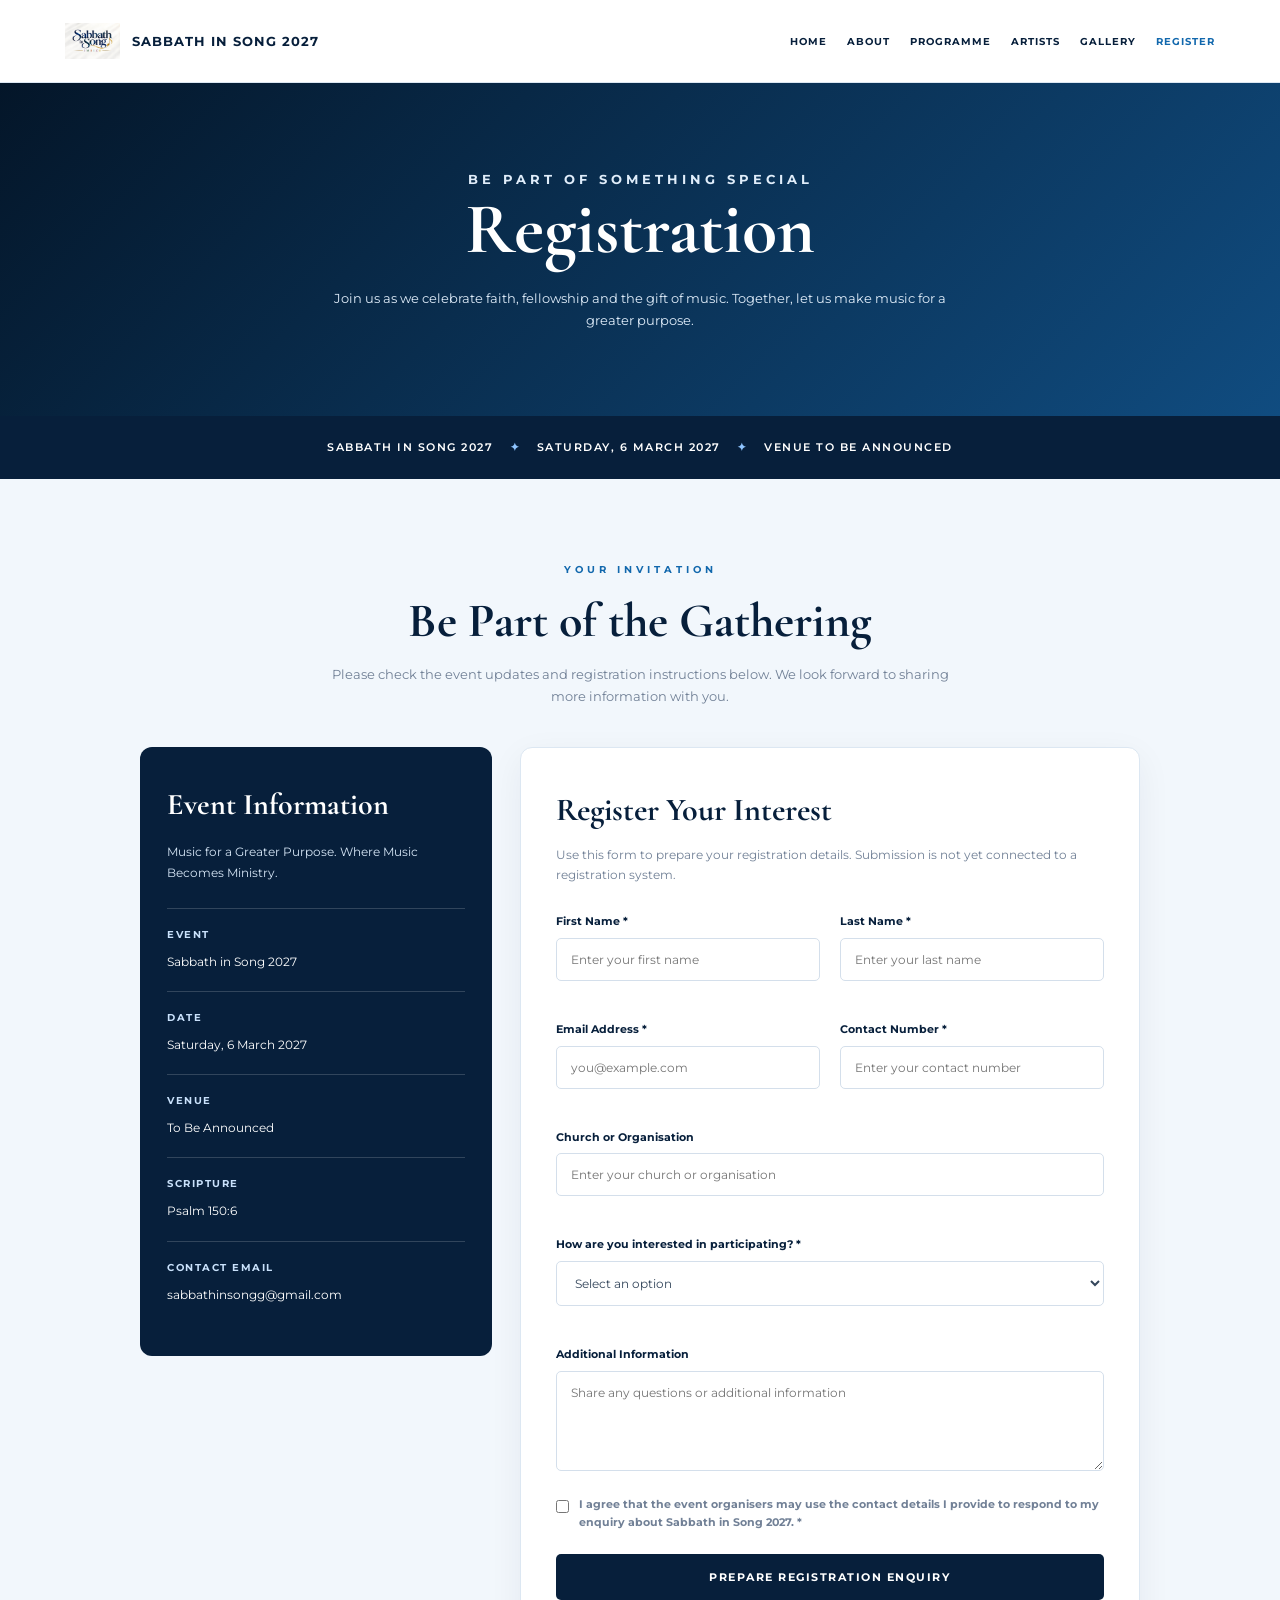
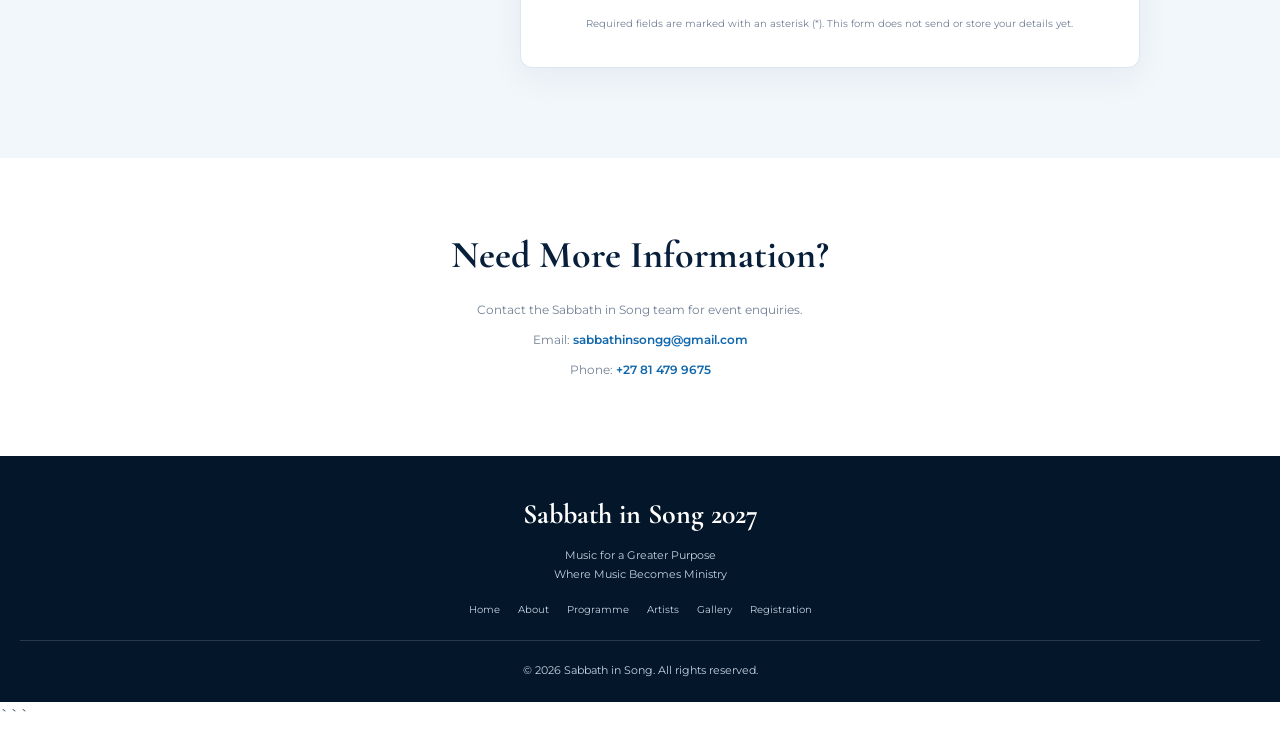
==== register.html @ b614268c "Update register.html" ====
<!DOCTYPE html>
<html lang="en">
<head>
  <meta charset="UTF-8">
  <meta name="viewport" content="width=device-width, initial-scale=1.0">

  <title>Registration | Sabbath in Song 2027</title>

  <meta name="description" content="Registration information for Sabbath in Song 2027 — Music for a Greater Purpose.">

  <link rel="preconnect" href="https://fonts.googleapis.com">
  <link rel="preconnect" href="https://fonts.gstatic.com" crossorigin>

  <link href="https://fonts.googleapis.com/css2?family=Cormorant+Garamond:wght@400;500;600;700&family=Montserrat:wght@300;400;500;600;700&display=swap" rel="stylesheet">

  <style>
    :root {
      --navy: #071f3b;
      --blue: #1268ad;
      --light: #f2f7fc;
      --white: #ffffff;
      --text: #34465b;
      --muted: #718096;
      --border: #dce7f2;
    }

    * {
      margin: 0;
      padding: 0;
      box-sizing: border-box;
    }

    body {
      font-family: "Montserrat", sans-serif;
      color: var(--text);
      line-height: 1.7;
      background: var(--white);
    }

    a {
      text-decoration: none;
    }

    .navbar {
      background: var(--white);
      border-bottom: 1px solid var(--border);
      box-shadow: 0 3px 16px rgba(7, 31, 59, 0.05);
    }

    .nav-inner {
      width: min(1150px, 92%);
      min-height: 82px;
      margin: auto;
      display: flex;
      align-items: center;
      justify-content: space-between;
      gap: 20px;
    }

    .brand {
      display: flex;
      align-items: center;
      gap: 12px;
      color: var(--navy);
      font-size: 13px;
      font-weight: 700;
      letter-spacing: 1px;
    }

    .brand img {
      width: 55px;
      height: 55px;
      object-fit: contain;
    }

    .nav-links {
      display: flex;
      align-items: center;
      flex-wrap: wrap;
      gap: 20px;
    }

    .nav-links a {
      color: var(--navy);
      font-size: 10px;
      font-weight: 700;
      letter-spacing: 1px;
      text-transform: uppercase;
    }

    .nav-links a:hover,
    .nav-links a.active {
      color: var(--blue);
    }

    .page-hero {
      background: linear-gradient(135deg, #041629, #104c80);
      color: var(--white);
      text-align: center;
      padding: 85px 20px;
    }

    .eyebrow {
      font-size: 10px;
      font-weight: 700;
      letter-spacing: 4px;
      text-transform: uppercase;
      color: #c9e1fb;
      margin-bottom: 18px;
    }

    .page-hero h1 {
      font-family: "Cormorant Garamond", Georgia, serif;
      font-size: clamp(45px, 7vw, 72px);
      line-height: 1.1;
      margin-bottom: 18px;
    }

    .page-hero p {
      max-width: 650px;
      margin: auto;
      font-size: 13px;
      color: #e0edfa;
    }

    .event-strip {
      background: var(--navy);
      color: var(--white);
      padding: 22px 20px;
      text-align: center;
      font-size: 11px;
      font-weight: 600;
      letter-spacing: 1.5px;
    }

    .event-strip span {
      margin: 0 12px;
      color: #8fc5ff;
    }

    .registration-section {
      padding: 75px 20px 90px;
      background: var(--light);
    }

    .registration-container {
      width: min(1000px, 100%);
      margin: auto;
    }

    .section-heading {
      text-align: center;
      margin-bottom: 40px;
    }

    .section-heading .label {
      color: var(--blue);
      font-size: 10px;
      font-weight: 700;
      letter-spacing: 4px;
      text-transform: uppercase;
    }

    .section-heading h2 {
      font-family: "Cormorant Garamond", Georgia, serif;
      color: var(--navy);
      font-size: clamp(36px, 5vw, 48px);
      line-height: 1.2;
      margin: 12px 0;
    }

    .section-heading p {
      max-width: 650px;
      margin: auto;
      font-size: 13px;
      color: var(--muted);
    }

    .registration-layout {
      display: grid;
      grid-template-columns: 0.85fr 1.5fr;
      gap: 28px;
      align-items: start;
    }

    .information-card {
      padding: 32px 27px;
      background: var(--navy);
      color: var(--white);
      border-radius: 12px;
    }

    .information-card h3 {
      font-family: "Cormorant Garamond", Georgia, serif;
      font-size: 30px;
      margin-bottom: 12px;
    }

    .information-card > p {
      font-size: 12px;
      color: #d5e5f5;
      margin-bottom: 25px;
    }

    .info-item {
      padding: 17px 0;
      border-top: 1px solid rgba(255, 255, 255, 0.17);
    }

    .info-item strong {
      display: block;
      margin-bottom: 4px;
      font-size: 10px;
      text-transform: uppercase;
      letter-spacing: 1.5px;
      color: #c9e1fb;
    }

    .info-item span {
      font-size: 12px;
    }

    .form-card {
      background: var(--white);
      border: 1px solid var(--border);
      border-radius: 12px;
      padding: 35px;
      box-shadow: 0 10px 35px rgba(7, 31, 59, 0.06);
    }

    .form-card h3 {
      font-family: "Cormorant Garamond", Georgia, serif;
      color: var(--navy);
      font-size: 32px;
      margin-bottom: 7px;
    }

    .form-description {
      color: var(--muted);
      font-size: 12px;
      margin-bottom: 27px;
    }

    .form-grid {
      display: grid;
      grid-template-columns: 1fr 1fr;
      gap: 20px;
    }

    .form-group {
      display: flex;
      flex-direction: column;
      gap: 7px;
      margin-bottom: 19px;
    }

    .form-group.full-width {
      grid-column: 1 / -1;
    }

    label {
      font-size: 11px;
      font-weight: 700;
      color: var(--navy);
    }

    input,
    select,
    textarea {
      width: 100%;
      padding: 13px 14px;
      border: 1px solid #d4dfeb;
      border-radius: 5px;
      background: #fff;
      color: var(--text);
      font-family: inherit;
      font-size: 12px;
    }

    input:focus,
    select:focus,
    textarea:focus {
      outline: 2px solid #b8d9ff;
      border-color: var(--blue);
    }

    textarea {
      min-height: 100px;
      resize: vertical;
    }

    .consent {
      display: flex;
      align-items: flex-start;
      gap: 10px;
      margin: 5px 0 22px;
      color: var(--muted);
      font-size: 11px;
    }

    .consent input {
      width: auto;
      margin-top: 5px;
    }

    .submit-button {
      width: 100%;
      padding: 16px 20px;
      border: none;
      border-radius: 5px;
      background: var(--navy);
      color: var(--white);
      font-family: inherit;
      font-size: 11px;
      font-weight: 700;
      letter-spacing: 1.5px;
      text-transform: uppercase;
      cursor: pointer;
      transition: background 0.2s ease;
    }

    .submit-button:hover {
      background: var(--blue);
    }

    .form-note {
      margin-top: 15px;
      font-size: 10px;
      color: var(--muted);
      text-align: center;
    }

    .contact-section {
      padding: 65px 20px;
      text-align: center;
      background: var(--white);
    }

    .contact-section h2 {
      font-family: "Cormorant Garamond", Georgia, serif;
      font-size: 38px;
      color: var(--navy);
      margin-bottom: 12px;
    }

    .contact-section p {
      font-size: 12px;
      color: var(--muted);
      margin-bottom: 10px;
    }

    .contact-section a {
      color: var(--blue);
      font-weight: 600;
    }

    .footer {
      background: #041629;
      color: var(--white);
      padding: 35px 20px 22px;
      text-align: center;
    }

    .footer h3 {
      font-family: "Cormorant Garamond", Georgia, serif;
      font-size: 28px;
      margin-bottom: 8px;
    }

    .footer p {
      color: #c4d2e1;
      font-size: 11px;
    }

    .footer-links {
      margin: 17px 0;
      display: flex;
      justify-content: center;
      flex-wrap: wrap;
      gap: 18px;
    }

    .footer-links a {
      color: #c4d2e1;
      font-size: 10px;
    }

    .copyright {
      margin-top: 22px;
      padding-top: 20px;
      border-top: 1px solid rgba(255, 255, 255, 0.15);
    }

    @media (max-width: 800px) {
      .nav-inner {
        flex-direction: column;
        padding: 15px 0;
      }

      .nav-links {
        justify-content: center;
        gap: 13px;
      }

      .registration-layout {
        grid-template-columns: 1fr;
      }
    }

    @media (max-width: 550px) {
      .form-card {
        padding: 25px 18px;
      }

      .form-grid {
        grid-template-columns: 1fr;
        gap: 0;
      }

      .form-group.full-width {
        grid-column: auto;
      }

      .event-strip {
        line-height: 2.2;
      }

      .event-strip span {
        margin: 0 5px;
      }

      .nav-links a {
        font-size: 9px;
      }
    }
  </style>
</head>

<body>

  <!-- NAVIGATION -->
  <header class="navbar">
    <div class="nav-inner">

      <a href="index.html" class="brand">
        <img src="sabbath-in-song-logo.jpg.jpeg" alt="Sabbath in Song logo">
        <span>SABBATH IN SONG 2027</span>
      </a>

      <nav class="nav-links" aria-label="Main navigation">
        <a href="index.html">Home</a>
        <a href="about.html">About</a>
        <a href="programme.html">Programme</a>
        <a href="artists.html">Artists</a>
        <a href="gallery.html">Gallery</a>
        <a href="register.html" class="active">Register</a>
      </nav>

    </div>
  </header>

  <!-- PAGE HERO -->
  <section class="page-hero">
    <p class="eyebrow">Be Part of Something Special</p>
    <h1>Registration</h1>
    <p>
      Join us as we celebrate faith, fellowship and the gift of music.
      Together, let us make music for a greater purpose.
    </p>
  </section>

  <!-- EVENT SUMMARY -->
  <div class="event-strip">
    SABBATH IN SONG 2027
    <span>✦</span>
    SATURDAY, 6 MARCH 2027
    <span>✦</span>
    VENUE TO BE ANNOUNCED
  </div>

  <!-- REGISTRATION FORM SECTION -->
  <main class="registration-section">
    <div class="registration-container">

      <div class="section-heading">
        <span class="label">Your Invitation</span>
        <h2>Be Part of the Gathering</h2>
        <p>
          Please check the event updates and registration instructions
          below. We look forward to sharing more information with you.
        </p>
      </div>

      <div class="registration-layout">

        <!-- EVENT INFORMATION -->
        <aside class="information-card">
          <h3>Event Information</h3>

          <p>
            Music for a Greater Purpose.
            Where Music Becomes Ministry.
          </p>

          <div class="info-item">
            <strong>Event</strong>
            <span>Sabbath in Song 2027</span>
          </div>

          <div class="info-item">
            <strong>Date</strong>
            <span>Saturday, 6 March 2027</span>
          </div>

          <div class="info-item">
            <strong>Venue</strong>
            <span>To Be Announced</span>
          </div>

          <div class="info-item">
            <strong>Scripture</strong>
            <span>Psalm 150:6</span>
          </div>

          <div class="info-item">
            <strong>Contact Email</strong>
            <span>sabbathinsongg@gmail.com</span>
          </div>
        </aside>

        <!-- REGISTRATION FORM -->
        <section class="form-card">
          <h3>Register Your Interest</h3>

          <p class="form-description">
            Use this form to prepare your registration details.
            Submission is not yet connected to a registration system.
          </p>

          <form id="registration-form">

            <div class="form-grid">

              <div class="form-group">
                <label for="first-name">First Name *</label>
                <input
                  type="text"
                  id="first-name"
                  name="first_name"
                  autocomplete="given-name"
                  required
                  placeholder="Enter your first name"
                >
              </div>

              <div class="form-group">
                <label for="last-name">Last Name *</label>
                <input
                  type="text"
                  id="last-name"
                  name="last_name"
                  autocomplete="family-name"
                  required
                  placeholder="Enter your last name"
                >
              </div>

              <div class="form-group">
                <label for="email">Email Address *</label>
                <input
                  type="email"
                  id="email"
                  name="email"
                  autocomplete="email"
                  required
                  placeholder="you@example.com"
                >
              </div>

              <div class="form-group">
                <label for="phone">Contact Number *</label>
                <input
                  type="tel"
                  id="phone"
                  name="phone"
                  autocomplete="tel"
                  required
                  placeholder="Enter your contact number"
                >
              </div>

              <div class="form-group full-width">
                <label for="church">Church or Organisation</label>
                <input
                  type="text"
                  id="church"
                  name="church"
                  placeholder="Enter your church or organisation"
                >
              </div>

              <div class="form-group full-width">
                <label for="participation">How are you interested in participating? *</label>
                <select id="participation" name="participation" required>
                  <option value="">Select an option</option>
                  <option value="attendee">Attending the event</option>
                  <option value="choir">Choir or musical group</option>
                  <option value="soloist">Soloist or vocalist</option>
                  <option value="instrumentalist">Instrumentalist</option>
                  <option value="volunteer">Volunteer</option>
                  <option value="other">Other</option>
                </select>
              </div>

              <div class="form-group full-width">
                <label for="message">Additional Information</label>
                <textarea
                  id="message"
                  name="message"
                  placeholder="Share any questions or additional information"
                ></textarea>
              </div>

            </div>

            <label class="consent">
              <input type="checkbox" id="consent" required>
              <span>
                I agree that the event organisers may use the contact
                details I provide to respond to my enquiry about
                Sabbath in Song 2027. *
              </span>
            </label>

            <button type="submit" class="submit-button">
              Prepare Registration Enquiry
            </button>

            <p class="form-note">
              Required fields are marked with an asterisk (*).
              This form does not send or store your details yet.
            </p>

          </form>
        </section>

      </div>
    </div>
  </main>

  <!-- CONTACT -->
  <section class="contact-section">
    <h2>Need More Information?</h2>

    <p>
      Contact the Sabbath in Song team for event enquiries.
    </p>

    <p>
      Email:
      <a href="mailto:sabbathinsongg@gmail.com">
        sabbathinsongg@gmail.com
      </a>
    </p>

    <p>
      Phone:
      <a href="tel:+27814799675">
        +27 81 479 9675
      </a>
    </p>
  </section>

  <!-- FOOTER -->
  <footer class="footer">
    <h3>Sabbath in Song 2027</h3>

    <p>Music for a Greater Purpose</p>
    <p>Where Music Becomes Ministry</p>

    <div class="footer-links">
      <a href="index.html">Home</a>
      <a href="about.html">About</a>
      <a href="programme.html">Programme</a>
      <a href="artists.html">Artists</a>
      <a href="gallery.html">Gallery</a>
      <a href="register.html">Registration</a>
    </div>

    <p class="copyright">
      &copy; <span id="year"></span> Sabbath in Song. All rights reserved.
    </p>
  </footer>

  <script>
    document.getElementById("year").textContent =
      new Date().getFullYear();

    document.getElementById("registration-form").addEventListener(
      "submit",
      function (event) {
        event.preventDefault();

        const form = event.currentTarget;

        if (!form.reportValidity()) {
          return;
        }

        const data = new FormData(form);

        const subject = encodeURIComponent(
          "Sabbath in Song 2027 - Registration Enquiry"
        );

        const body = encodeURIComponent(
          "SABBATH IN SONG 2027 REGISTRATION ENQUIRY\n\n" +
          "First Name: " + data.get("first_name") + "\n" +
          "Last Name: " + data.get("last_name") + "\n" +
          "Email: " + data.get("email") + "\n" +
          "Contact Number: " + data.get("phone") + "\n" +
          "Church or Organisation: " + (data.get("church") || "Not provided") + "\n" +
          "Participation: " + data.get("participation") + "\n\n" +
          "Additional Information:\n" + (data.get("message") || "None") + "\n\n" +
          "Please confirm the next steps for registration."
        );

        const mailto =
          "mailto:sabbathinsongg@gmail.com?subject=" +
          subject + "&body=" + body;

        window.location.href = mailto;
      }
    );
  </script>

</body>
</html>
```
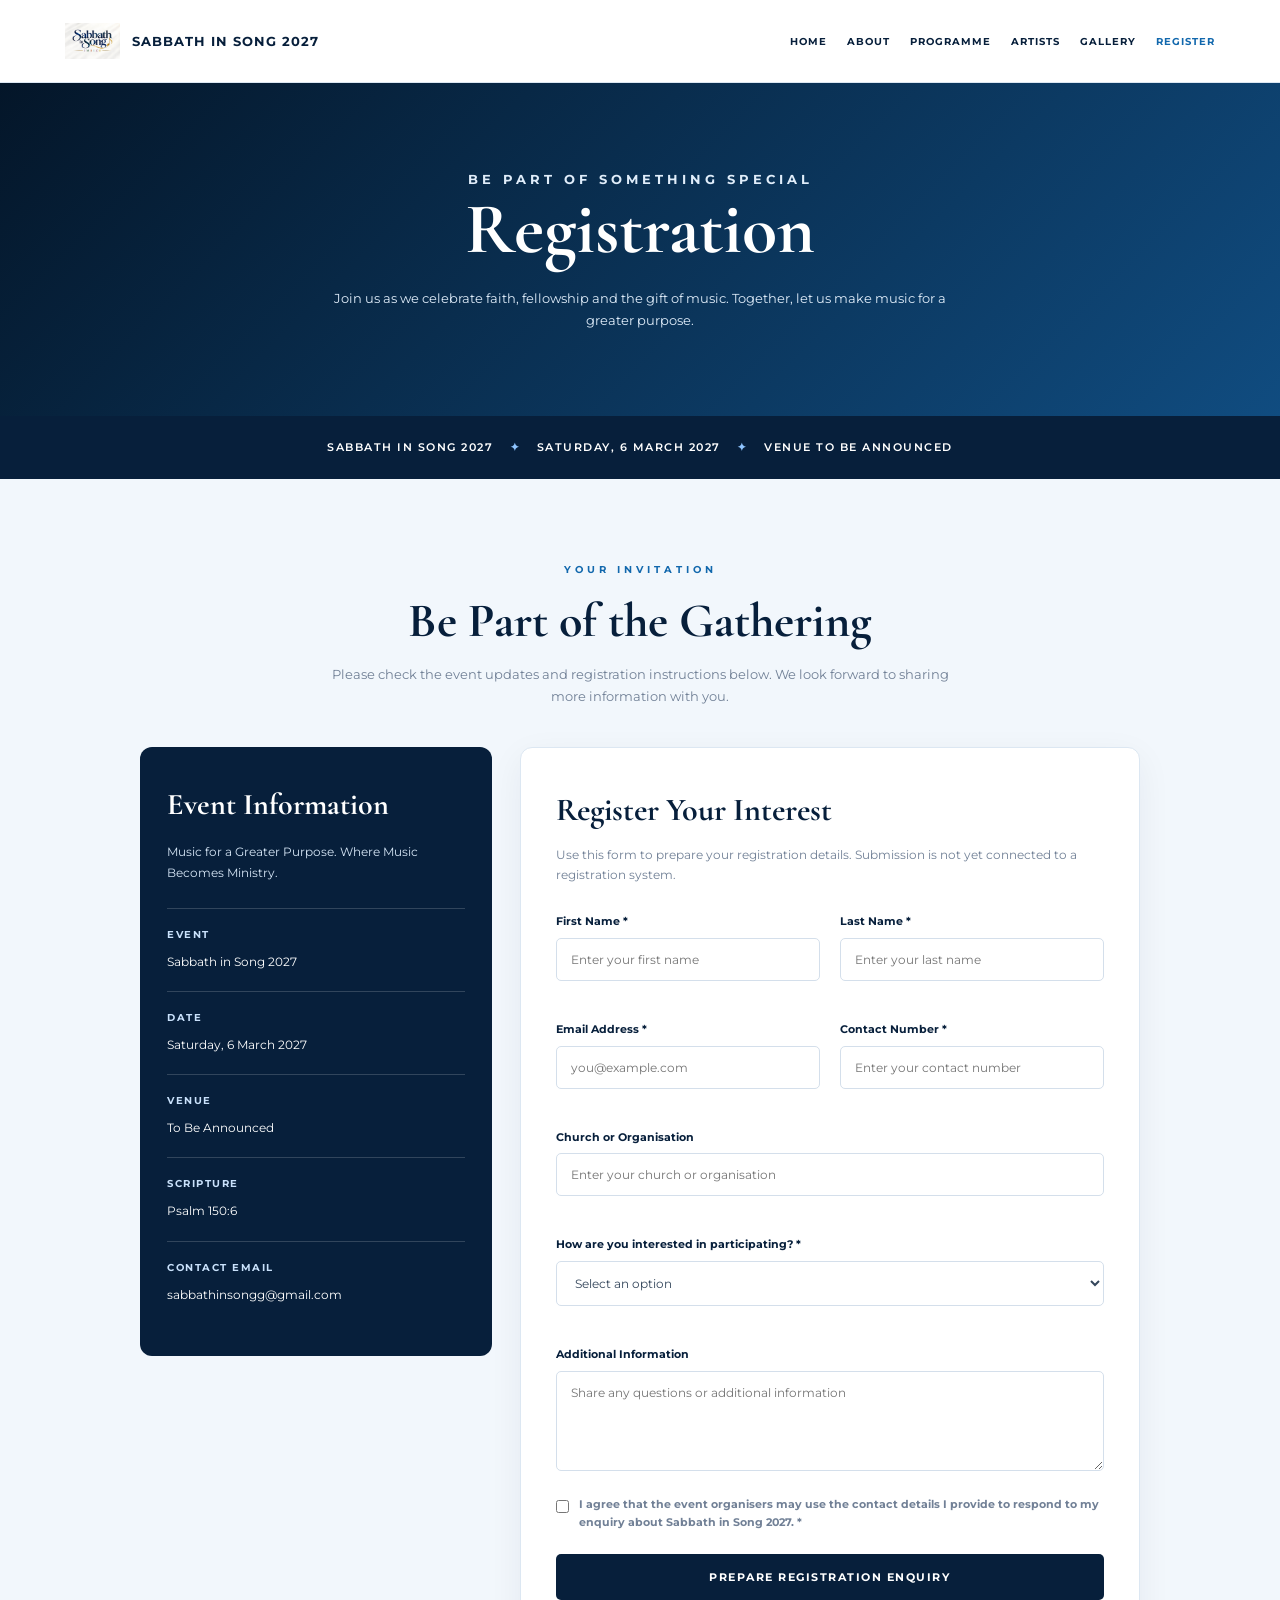
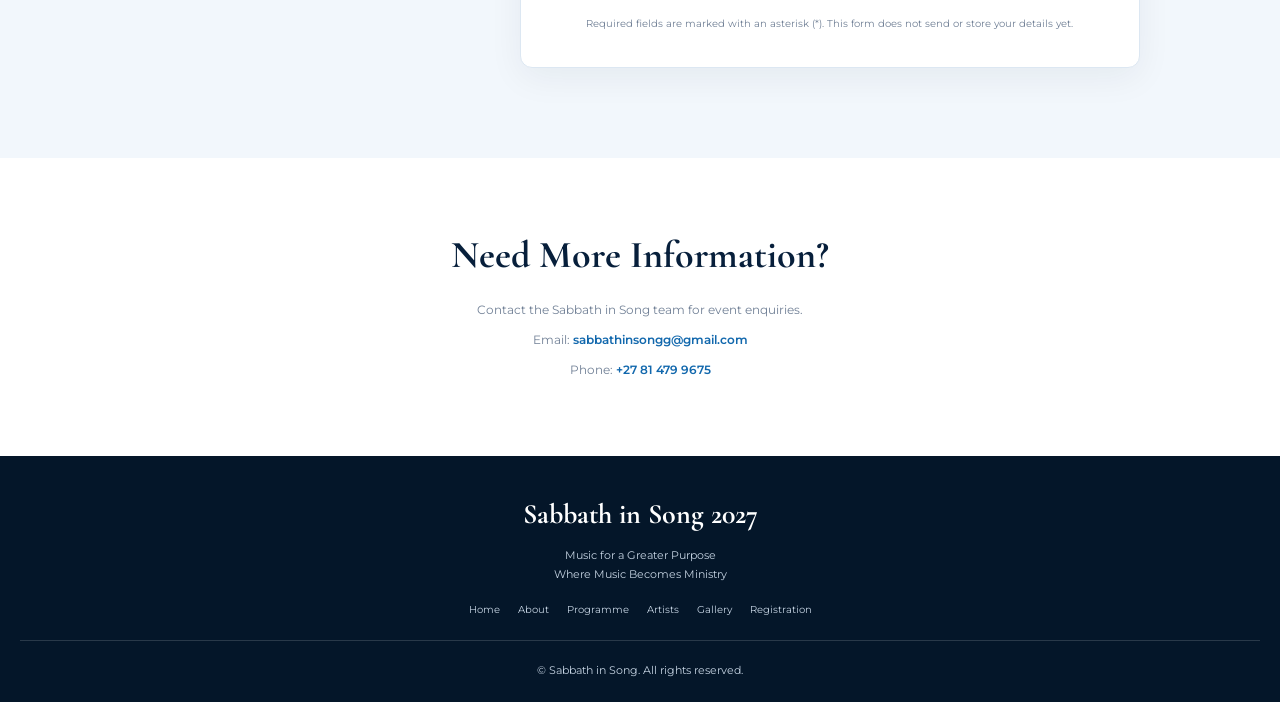
==== commit 35e0ceac: "Update register.html" ====
--- a/register.html
+++ b/register.html
@@ -693,48 +693,87 @@
     </p>
   </footer>
 
-  <script>
-    document.getElementById("year").textContent =
-      new Date().getFullYear();
-
-    document.getElementById("registration-form").addEventListener(
-      "submit",
-      function (event) {
-        event.preventDefault();
-
-        const form = event.currentTarget;
-
-        if (!form.reportValidity()) {
-          return;
+ 
+<script>
+const scriptURL = "https://script.google.com/macros/s/AKfycbzoLRRVSnJpNw8KKOaZTNmRtQLHIWg9HNRJVRG5brTSnzvFhGA_4mB2HUeUTxgQEhD2/exec";
+
+const form = document.querySelector("form");
+
+if (form) {
+  form.addEventListener("submit", async function (event) {
+    event.preventDefault();
+
+    const button = form.querySelector(
+      'button[type="submit"], input[type="submit"]'
+    );
+
+    const originalText = button
+      ? (button.textContent || button.value)
+      : "";
+
+    const status = document.getElementById("registration-status");
+
+    if (button) {
+      button.disabled = true;
+      if (button.tagName === "INPUT") {
+        button.value = "Submitting...";
+      } else {
+        button.textContent = "Submitting...";
+      }
+    }
+
+    try {
+      const formData = new FormData(form);
+      const params = new URLSearchParams();
+
+      for (const [key, value] of formData.entries()) {
+        params.append(key, value);
+      }
+
+      const consent = form.querySelector('[name="consent"]');
+      params.set("consent", consent && consent.checked ? "Yes" : "No");
+
+      await fetch(scriptURL, {
+        method: "POST",
+        mode: "no-cors",
+        body: params
+      });
+
+      if (status) {
+        status.textContent =
+          "Your registration request has been sent. Please contact us if you need confirmation.";
+      } else {
+        alert(
+          "Your registration request has been sent. Please contact us if you need confirmation."
+        );
+      }
+
+      form.reset();
+
+    } catch (error) {
+      if (status) {
+        status.textContent =
+          "We could not send your request. Please try again or email sabbathinsongg@gmail.com.";
+      } else {
+        alert(
+          "We could not send your request. Please email sabbathinsongg@gmail.com."
+        );
+      }
+    } finally {
+      if (button) {
+        button.disabled = false;
+
+        if (button.tagName === "INPUT") {
+          button.value = originalText;
+        } else {
+          button.textContent = originalText;
         }
-
-        const data = new FormData(form);
-
-        const subject = encodeURIComponent(
-          "Sabbath in Song 2027 - Registration Enquiry"
-        );
-
-        const body = encodeURIComponent(
-          "SABBATH IN SONG 2027 REGISTRATION ENQUIRY\n\n" +
-          "First Name: " + data.get("first_name") + "\n" +
-          "Last Name: " + data.get("last_name") + "\n" +
-          "Email: " + data.get("email") + "\n" +
-          "Contact Number: " + data.get("phone") + "\n" +
-          "Church or Organisation: " + (data.get("church") || "Not provided") + "\n" +
-          "Participation: " + data.get("participation") + "\n\n" +
-          "Additional Information:\n" + (data.get("message") || "None") + "\n\n" +
-          "Please confirm the next steps for registration."
-        );
-
-        const mailto =
-          "mailto:sabbathinsongg@gmail.com?subject=" +
-          subject + "&body=" + body;
-
-        window.location.href = mailto;
-      }
-    );
+      }
+    }
+  });
+}
   </script>
 
 </body>
 </html>
-```
+
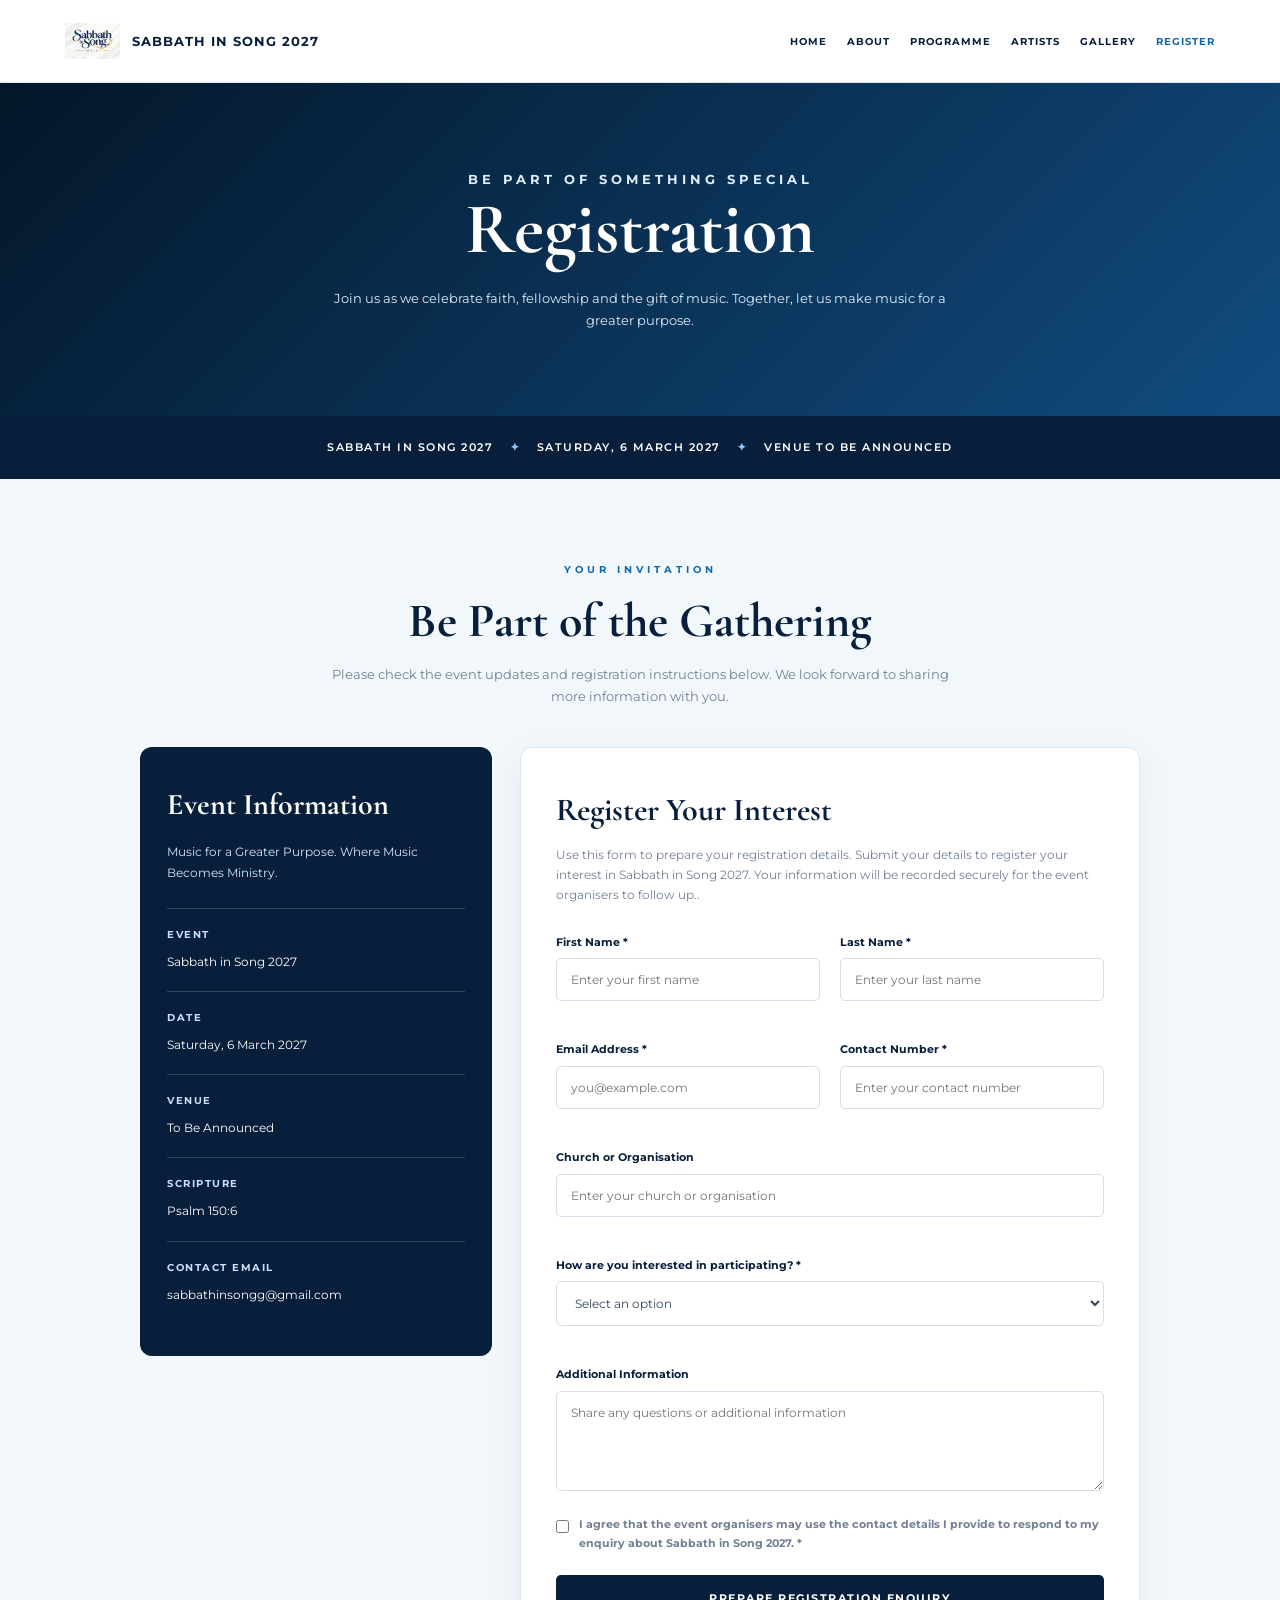
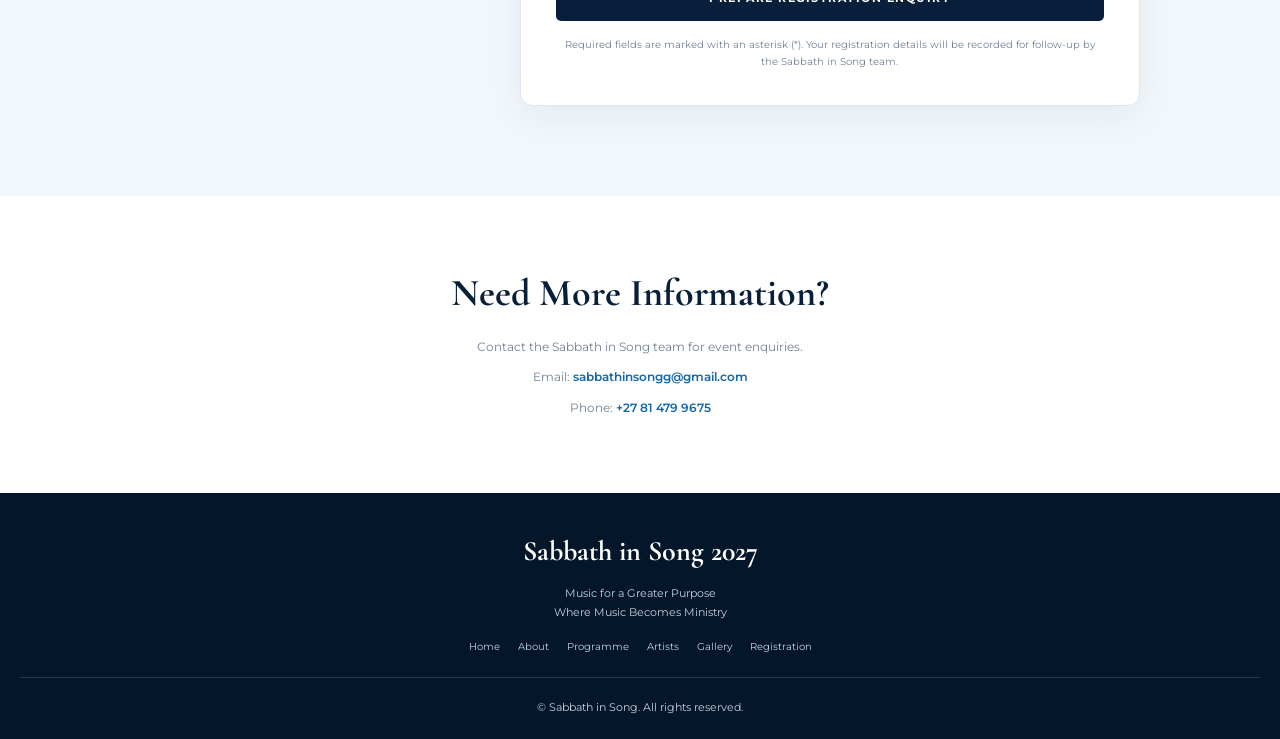
==== commit b6ba653d: "Update register.html" ====
--- a/register.html
+++ b/register.html
@@ -535,7 +535,7 @@
 
           <p class="form-description">
             Use this form to prepare your registration details.
-            Submission is not yet connected to a registration system.
+            Submit your details to register your interest in Sabbath in Song 2027. Your information will be recorded securely for the event organisers to follow up..
           </p>
 
           <form id="registration-form">
@@ -639,7 +639,7 @@
 
             <p class="form-note">
               Required fields are marked with an asterisk (*).
-              This form does not send or store your details yet.
+              Your registration details will be recorded for follow-up by the Sabbath in Song team.
             </p>
 
           </form>
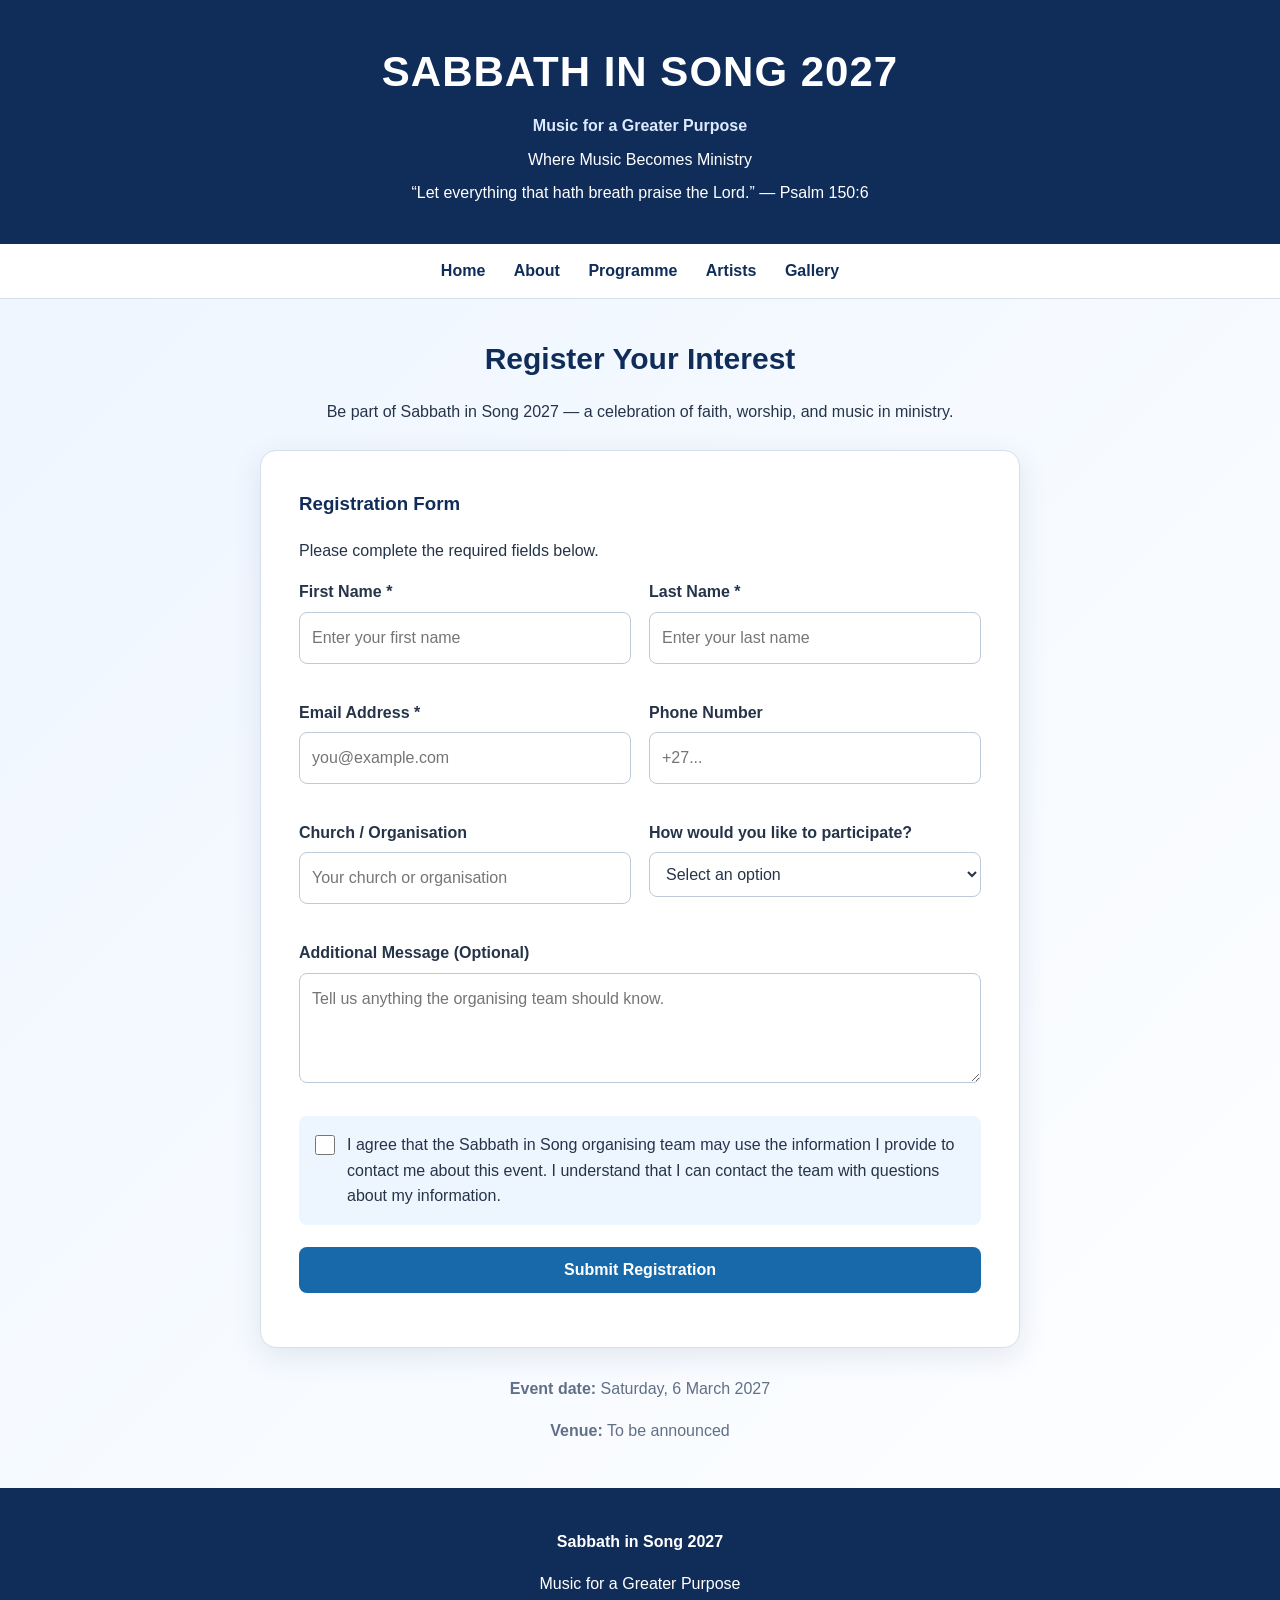
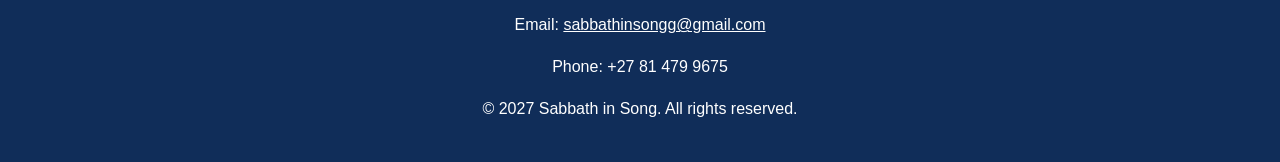
==== commit 805e8af9: "Update register.html" ====
--- a/register.html
+++ b/register.html
@@ -1,779 +1,458 @@
+
 
 <!DOCTYPE html>
 <html lang="en">
 <head>
   <meta charset="UTF-8">
   <meta name="viewport" content="width=device-width, initial-scale=1.0">
-
-  <title>Registration | Sabbath in Song 2027</title>
-
-  <meta name="description" content="Registration information for Sabbath in Song 2027 — Music for a Greater Purpose.">
-
-  <link rel="preconnect" href="https://fonts.googleapis.com">
-  <link rel="preconnect" href="https://fonts.gstatic.com" crossorigin>
-
-  <link href="https://fonts.googleapis.com/css2?family=Cormorant+Garamond:wght@400;500;600;700&family=Montserrat:wght@300;400;500;600;700&display=swap" rel="stylesheet">
+  <title>Register | Sabbath in Song 2027</title>
+  <meta name="description" content="Register your interest in Sabbath in Song 2027. Music for a Greater Purpose.">
 
   <style>
     :root {
-      --navy: #071f3b;
-      --blue: #1268ad;
-      --light: #f2f7fc;
+      --navy: #102d59;
+      --blue: #1769aa;
+      --light-blue: #edf5ff;
       --white: #ffffff;
-      --text: #34465b;
-      --muted: #718096;
-      --border: #dce7f2;
+      --text: #263449;
+      --muted: #617086;
+      --border: #d5dfeb;
     }
 
     * {
+      box-sizing: border-box;
+    }
+
+    body {
       margin: 0;
-      padding: 0;
-      box-sizing: border-box;
-    }
-
-    body {
-      font-family: "Montserrat", sans-serif;
+      font-family: Arial, Helvetica, sans-serif;
+      background: linear-gradient(135deg, #edf5ff, #ffffff);
       color: var(--text);
-      line-height: 1.7;
-      background: var(--white);
-    }
-
-    a {
-      text-decoration: none;
-    }
-
-    .navbar {
-      background: var(--white);
-      border-bottom: 1px solid var(--border);
-      box-shadow: 0 3px 16px rgba(7, 31, 59, 0.05);
-    }
-
-    .nav-inner {
-      width: min(1150px, 92%);
-      min-height: 82px;
-      margin: auto;
-      display: flex;
-      align-items: center;
-      justify-content: space-between;
-      gap: 20px;
-    }
-
-    .brand {
-      display: flex;
-      align-items: center;
-      gap: 12px;
-      color: var(--navy);
-      font-size: 13px;
-      font-weight: 700;
-      letter-spacing: 1px;
-    }
-
-    .brand img {
-      width: 55px;
-      height: 55px;
-      object-fit: contain;
-    }
-
-    .nav-links {
-      display: flex;
-      align-items: center;
-      flex-wrap: wrap;
-      gap: 20px;
-    }
-
-    .nav-links a {
-      color: var(--navy);
-      font-size: 10px;
-      font-weight: 700;
-      letter-spacing: 1px;
-      text-transform: uppercase;
-    }
-
-    .nav-links a:hover,
-    .nav-links a.active {
-      color: var(--blue);
-    }
-
-    .page-hero {
-      background: linear-gradient(135deg, #041629, #104c80);
+      line-height: 1.6;
+    }
+
+    header {
+      background: var(--navy);
       color: var(--white);
       text-align: center;
-      padding: 85px 20px;
-    }
-
-    .eyebrow {
-      font-size: 10px;
-      font-weight: 700;
-      letter-spacing: 4px;
-      text-transform: uppercase;
-      color: #c9e1fb;
-      margin-bottom: 18px;
-    }
-
-    .page-hero h1 {
-      font-family: "Cormorant Garamond", Georgia, serif;
-      font-size: clamp(45px, 7vw, 72px);
-      line-height: 1.1;
-      margin-bottom: 18px;
-    }
-
-    .page-hero p {
-      max-width: 650px;
-      margin: auto;
-      font-size: 13px;
-      color: #e0edfa;
-    }
-
-    .event-strip {
-      background: var(--navy);
-      color: var(--white);
-      padding: 22px 20px;
+      padding: 38px 20px;
+    }
+
+    header h1 {
+      margin: 0;
+      font-size: clamp(28px, 5vw, 42px);
+      letter-spacing: 1px;
+    }
+
+    header p {
+      margin: 8px 0 0;
+    }
+
+    .motto {
+      font-weight: bold;
+      color: #dceaff;
+    }
+
+    nav {
+      background: #ffffff;
+      padding: 14px;
       text-align: center;
-      font-size: 11px;
-      font-weight: 600;
-      letter-spacing: 1.5px;
-    }
-
-    .event-strip span {
+      border-bottom: 1px solid var(--border);
+    }
+
+    nav a {
+      color: var(--navy);
+      text-decoration: none;
+      font-weight: bold;
       margin: 0 12px;
-      color: #8fc5ff;
-    }
-
-    .registration-section {
-      padding: 75px 20px 90px;
-      background: var(--light);
-    }
-
-    .registration-container {
-      width: min(1000px, 100%);
-      margin: auto;
-    }
-
-    .section-heading {
+    }
+
+    nav a:hover {
+      text-decoration: underline;
+    }
+
+    main {
+      width: min(760px, 92%);
+      margin: 36px auto;
+    }
+
+    .intro {
       text-align: center;
-      margin-bottom: 40px;
-    }
-
-    .section-heading .label {
-      color: var(--blue);
-      font-size: 10px;
-      font-weight: 700;
-      letter-spacing: 4px;
-      text-transform: uppercase;
-    }
-
-    .section-heading h2 {
-      font-family: "Cormorant Garamond", Georgia, serif;
+      margin-bottom: 26px;
+    }
+
+    .intro h2 {
       color: var(--navy);
-      font-size: clamp(36px, 5vw, 48px);
-      line-height: 1.2;
-      margin: 12px 0;
-    }
-
-    .section-heading p {
-      max-width: 650px;
-      margin: auto;
-      font-size: 13px;
-      color: var(--muted);
-    }
-
-    .registration-layout {
-      display: grid;
-      grid-template-columns: 0.85fr 1.5fr;
-      gap: 28px;
-      align-items: start;
-    }
-
-    .information-card {
-      padding: 32px 27px;
-      background: var(--navy);
-      color: var(--white);
-      border-radius: 12px;
-    }
-
-    .information-card h3 {
-      font-family: "Cormorant Garamond", Georgia, serif;
+      margin-bottom: 8px;
       font-size: 30px;
-      margin-bottom: 12px;
-    }
-
-    .information-card > p {
-      font-size: 12px;
-      color: #d5e5f5;
-      margin-bottom: 25px;
-    }
-
-    .info-item {
-      padding: 17px 0;
-      border-top: 1px solid rgba(255, 255, 255, 0.17);
-    }
-
-    .info-item strong {
-      display: block;
-      margin-bottom: 4px;
-      font-size: 10px;
-      text-transform: uppercase;
-      letter-spacing: 1.5px;
-      color: #c9e1fb;
-    }
-
-    .info-item span {
-      font-size: 12px;
     }
 
     .form-card {
       background: var(--white);
+      padding: clamp(20px, 5vw, 38px);
+      border-radius: 16px;
+      box-shadow: 0 8px 30px rgba(16, 45, 89, 0.10);
       border: 1px solid var(--border);
-      border-radius: 12px;
-      padding: 35px;
-      box-shadow: 0 10px 35px rgba(7, 31, 59, 0.06);
     }
 
     .form-card h3 {
-      font-family: "Cormorant Garamond", Georgia, serif;
       color: var(--navy);
-      font-size: 32px;
-      margin-bottom: 7px;
-    }
-
-    .form-description {
-      color: var(--muted);
-      font-size: 12px;
-      margin-bottom: 27px;
+      margin-top: 0;
     }
 
     .form-grid {
       display: grid;
       grid-template-columns: 1fr 1fr;
-      gap: 20px;
+      gap: 18px;
     }
 
     .form-group {
-      display: flex;
-      flex-direction: column;
-      gap: 7px;
-      margin-bottom: 19px;
-    }
-
-    .form-group.full-width {
+      margin-bottom: 18px;
+    }
+
+    .full-width {
       grid-column: 1 / -1;
     }
 
     label {
-      font-size: 11px;
-      font-weight: 700;
-      color: var(--navy);
-    }
-
-    input,
+      display: block;
+      font-weight: bold;
+      margin-bottom: 7px;
+    }
+
+    input:not([type="checkbox"]),
     select,
     textarea {
       width: 100%;
-      padding: 13px 14px;
-      border: 1px solid #d4dfeb;
-      border-radius: 5px;
-      background: #fff;
+      padding: 12px;
+      border: 1px solid #bdcada;
+      border-radius: 8px;
+      font: inherit;
       color: var(--text);
-      font-family: inherit;
-      font-size: 12px;
+      background: #ffffff;
     }
 
     input:focus,
     select:focus,
     textarea:focus {
-      outline: 2px solid #b8d9ff;
+      outline: 2px solid #8ab9f0;
       border-color: var(--blue);
     }
 
     textarea {
-      min-height: 100px;
+      min-height: 110px;
       resize: vertical;
     }
 
-    .consent {
+    .consent-row {
       display: flex;
       align-items: flex-start;
-      gap: 10px;
-      margin: 5px 0 22px;
+      gap: 12px;
+      padding: 16px;
+      background: var(--light-blue);
+      border-radius: 8px;
+      margin: 8px 0 22px;
+    }
+
+    .consent-row input[type="checkbox"] {
+      flex: 0 0 auto;
+      width: 20px;
+      height: 20px;
+      margin: 3px 0 0;
+      cursor: pointer;
+      accent-color: var(--blue);
+    }
+
+    .consent-row label {
+      margin: 0;
+      font-weight: normal;
+      cursor: pointer;
+    }
+
+    button {
+      width: 100%;
+      padding: 14px 20px;
+      border: none;
+      border-radius: 8px;
+      background: var(--blue);
+      color: #ffffff;
+      font-size: 16px;
+      font-weight: bold;
+      cursor: pointer;
+    }
+
+    button:hover {
+      background: var(--navy);
+    }
+
+    button:disabled {
+      opacity: 0.65;
+      cursor: wait;
+    }
+
+    #form-status {
+      margin-top: 16px;
+      font-weight: bold;
+      overflow-wrap: anywhere;
+    }
+
+    .event-details {
+      text-align: center;
+      margin-top: 28px;
       color: var(--muted);
-      font-size: 11px;
-    }
-
-    .consent input {
-      width: auto;
-      margin-top: 5px;
-    }
-
-    .submit-button {
-      width: 100%;
-      padding: 16px 20px;
-      border: none;
-      border-radius: 5px;
+    }
+
+    footer {
+      text-align: center;
       background: var(--navy);
-      color: var(--white);
-      font-family: inherit;
-      font-size: 11px;
-      font-weight: 700;
-      letter-spacing: 1.5px;
-      text-transform: uppercase;
-      cursor: pointer;
-      transition: background 0.2s ease;
-    }
-
-    .submit-button:hover {
-      background: var(--blue);
-    }
-
-    .form-note {
-      margin-top: 15px;
-      font-size: 10px;
-      color: var(--muted);
-      text-align: center;
-    }
-
-    .contact-section {
-      padding: 65px 20px;
-      text-align: center;
-      background: var(--white);
-    }
-
-    .contact-section h2 {
-      font-family: "Cormorant Garamond", Georgia, serif;
-      font-size: 38px;
-      color: var(--navy);
-      margin-bottom: 12px;
-    }
-
-    .contact-section p {
-      font-size: 12px;
-      color: var(--muted);
-      margin-bottom: 10px;
-    }
-
-    .contact-section a {
-      color: var(--blue);
-      font-weight: 600;
-    }
-
-    .footer {
-      background: #041629;
-      color: var(--white);
-      padding: 35px 20px 22px;
-      text-align: center;
-    }
-
-    .footer h3 {
-      font-family: "Cormorant Garamond", Georgia, serif;
-      font-size: 28px;
-      margin-bottom: 8px;
-    }
-
-    .footer p {
-      color: #c4d2e1;
-      font-size: 11px;
-    }
-
-    .footer-links {
-      margin: 17px 0;
-      display: flex;
-      justify-content: center;
-      flex-wrap: wrap;
-      gap: 18px;
-    }
-
-    .footer-links a {
-      color: #c4d2e1;
-      font-size: 10px;
-    }
-
-    .copyright {
-      margin-top: 22px;
-      padding-top: 20px;
-      border-top: 1px solid rgba(255, 255, 255, 0.15);
-    }
-
-    @media (max-width: 800px) {
-      .nav-inner {
-        flex-direction: column;
-        padding: 15px 0;
-      }
-
-      .nav-links {
-        justify-content: center;
-        gap: 13px;
-      }
-
-      .registration-layout {
-        grid-template-columns: 1fr;
-      }
-    }
-
-    @media (max-width: 550px) {
-      .form-card {
-        padding: 25px 18px;
-      }
-
+      color: #ffffff;
+      padding: 25px 15px;
+      margin-top: 45px;
+    }
+
+    footer a {
+      color: #ffffff;
+    }
+
+    @media (max-width: 600px) {
       .form-grid {
         grid-template-columns: 1fr;
         gap: 0;
       }
 
-      .form-group.full-width {
+      .full-width {
         grid-column: auto;
       }
 
-      .event-strip {
-        line-height: 2.2;
-      }
-
-      .event-strip span {
-        margin: 0 5px;
-      }
-
-      .nav-links a {
-        font-size: 9px;
+      nav a {
+        display: inline-block;
+        margin: 5px 8px;
       }
     }
   </style>
 </head>
 
 <body>
-
-  <!-- NAVIGATION -->
-  <header class="navbar">
-    <div class="nav-inner">
-
-      <a href="index.html" class="brand">
-        <img src="sabbath-in-song-logo.jpg.jpeg" alt="Sabbath in Song logo">
-        <span>SABBATH IN SONG 2027</span>
-      </a>
-
-      <nav class="nav-links" aria-label="Main navigation">
-        <a href="index.html">Home</a>
-        <a href="about.html">About</a>
-        <a href="programme.html">Programme</a>
-        <a href="artists.html">Artists</a>
-        <a href="gallery.html">Gallery</a>
-        <a href="register.html" class="active">Register</a>
-      </nav>
-
-    </div>
+  <header>
+    <h1>SABBATH IN SONG 2027</h1>
+    <p class="motto">Music for a Greater Purpose</p>
+    <p>Where Music Becomes Ministry</p>
+    <p>“Let everything that hath breath praise the Lord.” — Psalm 150:6</p>
   </header>
 
-  <!-- PAGE HERO -->
-  <section class="page-hero">
-    <p class="eyebrow">Be Part of Something Special</p>
-    <h1>Registration</h1>
-    <p>
-      Join us as we celebrate faith, fellowship and the gift of music.
-      Together, let us make music for a greater purpose.
-    </p>
-  </section>
-
-  <!-- EVENT SUMMARY -->
-  <div class="event-strip">
-    SABBATH IN SONG 2027
-    <span>✦</span>
-    SATURDAY, 6 MARCH 2027
-    <span>✦</span>
-    VENUE TO BE ANNOUNCED
-  </div>
-
-  <!-- REGISTRATION FORM SECTION -->
-  <main class="registration-section">
-    <div class="registration-container">
-
-      <div class="section-heading">
-        <span class="label">Your Invitation</span>
-        <h2>Be Part of the Gathering</h2>
-        <p>
-          Please check the event updates and registration instructions
-          below. We look forward to sharing more information with you.
-        </p>
-      </div>
-
-      <div class="registration-layout">
-
-        <!-- EVENT INFORMATION -->
-        <aside class="information-card">
-          <h3>Event Information</h3>
-
-          <p>
-            Music for a Greater Purpose.
-            Where Music Becomes Ministry.
-          </p>
-
-          <div class="info-item">
-            <strong>Event</strong>
-            <span>Sabbath in Song 2027</span>
-          </div>
-
-          <div class="info-item">
-            <strong>Date</strong>
-            <span>Saturday, 6 March 2027</span>
-          </div>
-
-          <div class="info-item">
-            <strong>Venue</strong>
-            <span>To Be Announced</span>
-          </div>
-
-          <div class="info-item">
-            <strong>Scripture</strong>
-            <span>Psalm 150:6</span>
-          </div>
-
-          <div class="info-item">
-            <strong>Contact Email</strong>
-            <span>sabbathinsongg@gmail.com</span>
-          </div>
-        </aside>
-
-        <!-- REGISTRATION FORM -->
-        <section class="form-card">
-          <h3>Register Your Interest</h3>
-
-          <p class="form-description">
-            Use this form to prepare your registration details.
-            Submit your details to register your interest in Sabbath in Song 2027. Your information will be recorded securely for the event organisers to follow up..
-          </p>
-
-          <form id="registration-form">
-
-            <div class="form-grid">
-
-              <div class="form-group">
-                <label for="first-name">First Name *</label>
-                <input
-                  type="text"
-                  id="first-name"
-                  name="first_name"
-                  autocomplete="given-name"
-                  required
-                  placeholder="Enter your first name"
-                >
-              </div>
-
-              <div class="form-group">
-                <label for="last-name">Last Name *</label>
-                <input
-                  type="text"
-                  id="last-name"
-                  name="last_name"
-                  autocomplete="family-name"
-                  required
-                  placeholder="Enter your last name"
-                >
-              </div>
-
-              <div class="form-group">
-                <label for="email">Email Address *</label>
-                <input
-                  type="email"
-                  id="email"
-                  name="email"
-                  autocomplete="email"
-                  required
-                  placeholder="you@example.com"
-                >
-              </div>
-
-              <div class="form-group">
-                <label for="phone">Contact Number *</label>
-                <input
-                  type="tel"
-                  id="phone"
-                  name="phone"
-                  autocomplete="tel"
-                  required
-                  placeholder="Enter your contact number"
-                >
-              </div>
-
-              <div class="form-group full-width">
-                <label for="church">Church or Organisation</label>
-                <input
-                  type="text"
-                  id="church"
-                  name="church"
-                  placeholder="Enter your church or organisation"
-                >
-              </div>
-
-              <div class="form-group full-width">
-                <label for="participation">How are you interested in participating? *</label>
-                <select id="participation" name="participation" required>
-                  <option value="">Select an option</option>
-                  <option value="attendee">Attending the event</option>
-                  <option value="choir">Choir or musical group</option>
-                  <option value="soloist">Soloist or vocalist</option>
-                  <option value="instrumentalist">Instrumentalist</option>
-                  <option value="volunteer">Volunteer</option>
-                  <option value="other">Other</option>
-                </select>
-              </div>
-
-              <div class="form-group full-width">
-                <label for="message">Additional Information</label>
-                <textarea
-                  id="message"
-                  name="message"
-                  placeholder="Share any questions or additional information"
-                ></textarea>
-              </div>
-
-            </div>
-
-            <label class="consent">
-              <input type="checkbox" id="consent" required>
-              <span>
-                I agree that the event organisers may use the contact
-                details I provide to respond to my enquiry about
-                Sabbath in Song 2027. *
-              </span>
-            </label>
-
-            <button type="submit" class="submit-button">
-              Prepare Registration Enquiry
-            </button>
-
-            <p class="form-note">
-              Required fields are marked with an asterisk (*).
-              Your registration details will be recorded for follow-up by the Sabbath in Song team.
-            </p>
-
-          </form>
-        </section>
-
-      </div>
-    </div>
+  <nav>
+    <a href="index.html">Home</a>
+    <a href="index.html#about">About</a>
+    <a href="index.html#programme">Programme</a>
+    <a href="index.html#artists">Artists</a>
+    <a href="index.html#gallery">Gallery</a>
+  </nav>
+
+  <main>
+    <section class="intro">
+      <h2>Register Your Interest</h2>
+      <p>
+        Be part of Sabbath in Song 2027 — a celebration of faith,
+        worship, and music in ministry.
+      </p>
+    </section>
+
+    <section class="form-card">
+      <h3>Registration Form</h3>
+      <p>Please complete the required fields below.</p>
+
+      <form id="registration-form">
+        <div class="form-grid">
+          <div class="form-group">
+            <label for="first-name">First Name *</label>
+            <input
+              type="text"
+              id="first-name"
+              name="first_name"
+              autocomplete="given-name"
+              required
+              placeholder="Enter your first name"
+            >
+          </div>
+
+          <div class="form-group">
+            <label for="last-name">Last Name *</label>
+            <input
+              type="text"
+              id="last-name"
+              name="last_name"
+              autocomplete="family-name"
+              required
+              placeholder="Enter your last name"
+            >
+          </div>
+
+          <div class="form-group">
+            <label for="email">Email Address *</label>
+            <input
+              type="email"
+              id="email"
+              name="email"
+              autocomplete="email"
+              required
+              placeholder="you@example.com"
+            >
+          </div>
+
+          <div class="form-group">
+            <label for="phone">Phone Number</label>
+            <input
+              type="tel"
+              id="phone"
+              name="phone"
+              autocomplete="tel"
+              placeholder="+27..."
+            >
+          </div>
+
+          <div class="form-group">
+            <label for="church">Church / Organisation</label>
+            <input
+              type="text"
+              id="church"
+              name="church"
+              placeholder="Your church or organisation"
+            >
+          </div>
+
+          <div class="form-group">
+            <label for="participation">How would you like to participate?</label>
+            <select id="participation" name="participation">
+              <option value="">Select an option</option>
+              <option value="Attendee">Attend the event</option>
+              <option value="Singer">Singer / Vocalist</option>
+              <option value="Musician">Musician</option>
+              <option value="Choir">Choir / Music Group</option>
+              <option value="Volunteer">Volunteer</option>
+              <option value="Sponsor">Sponsorship / Partnership</option>
+              <option value="Other">Other</option>
+            </select>
+          </div>
+
+          <div class="form-group full-width">
+            <label for="message">Additional Message (Optional)</label>
+            <textarea
+              id="message"
+              name="message"
+              placeholder="Tell us anything the organising team should know."
+            ></textarea>
+          </div>
+        </div>
+
+        <div class="consent-row">
+          <input
+            type="checkbox"
+            id="consent"
+            name="consent"
+            value="Yes"
+            required
+          >
+          <label for="consent">
+            I agree that the Sabbath in Song organising team may use
+            the information I provide to contact me about this event.
+            I understand that I can contact the team with questions
+            about my information.
+          </label>
+        </div>
+
+        <button type="submit" id="submit-button">
+          Submit Registration
+        </button>
+
+        <p id="form-status" role="status" aria-live="polite"></p>
+      </form>
+    </section>
+
+    <section class="event-details">
+      <p><strong>Event date:</strong> Saturday, 6 March 2027</p>
+      <p><strong>Venue:</strong> To be announced</p>
+    </section>
   </main>
 
-  <!-- CONTACT -->
-  <section class="contact-section">
-    <h2>Need More Information?</h2>
-
-    <p>
-      Contact the Sabbath in Song team for event enquiries.
-    </p>
-
+  <footer>
+    <p><strong>Sabbath in Song 2027</strong></p>
+    <p>Music for a Greater Purpose</p>
     <p>
       Email:
-      <a href="mailto:sabbathinsongg@gmail.com">
-        sabbathinsongg@gmail.com
-      </a>
+      <a href="mailto:sabbathinsongg@gmail.com">sabbathinsongg@gmail.com</a>
     </p>
-
-    <p>
-      Phone:
-      <a href="tel:+27814799675">
-        +27 81 479 9675
-      </a>
-    </p>
-  </section>
-
-  <!-- FOOTER -->
-  <footer class="footer">
-    <h3>Sabbath in Song 2027</h3>
-
-    <p>Music for a Greater Purpose</p>
-    <p>Where Music Becomes Ministry</p>
-
-    <div class="footer-links">
-      <a href="index.html">Home</a>
-      <a href="about.html">About</a>
-      <a href="programme.html">Programme</a>
-      <a href="artists.html">Artists</a>
-      <a href="gallery.html">Gallery</a>
-      <a href="register.html">Registration</a>
-    </div>
-
-    <p class="copyright">
-      &copy; <span id="year"></span> Sabbath in Song. All rights reserved.
-    </p>
+    <p>Phone: +27 81 479 9675</p>
+    <p>&copy; 2027 Sabbath in Song. All rights reserved.</p>
   </footer>
 
- 
-<script>
-const scriptURL = "https://script.google.com/macros/s/AKfycbzoLRRVSnJpNw8KKOaZTNmRtQLHIWg9HNRJVRG5brTSnzvFhGA_4mB2HUeUTxgQEhD2/exec";
-
-const form = document.querySelector("form");
-
-if (form) {
-  form.addEventListener("submit", async function (event) {
-    event.preventDefault();
-
-    const button = form.querySelector(
-      'button[type="submit"], input[type="submit"]'
-    );
-
-    const originalText = button
-      ? (button.textContent || button.value)
-      : "";
-
-    const status = document.getElementById("registration-status");
-
-    if (button) {
-      button.disabled = true;
-      if (button.tagName === "INPUT") {
-        button.value = "Submitting...";
-      } else {
-        button.textContent = "Submitting...";
-      }
-    }
-
-    try {
-      const formData = new FormData(form);
-      const params = new URLSearchParams();
-
-      for (const [key, value] of formData.entries()) {
-        params.append(key, value);
-      }
-
-      const consent = form.querySelector('[name="consent"]');
-      params.set("consent", consent && consent.checked ? "Yes" : "No");
-
-      await fetch(scriptURL, {
-        method: "POST",
-        mode: "no-cors",
-        body: params
-      });
-
-      if (status) {
-        status.textContent =
-          "Your registration request has been sent. Please contact us if you need confirmation.";
-      } else {
-        alert(
-          "Your registration request has been sent. Please contact us if you need confirmation."
-        );
-      }
-
-      form.reset();
-
-    } catch (error) {
-      if (status) {
-        status.textContent =
-          "We could not send your request. Please try again or email sabbathinsongg@gmail.com.";
-      } else {
-        alert(
-          "We could not send your request. Please email sabbathinsongg@gmail.com."
-        );
-      }
-    } finally {
-      if (button) {
-        button.disabled = false;
-
-        if (button.tagName === "INPUT") {
-          button.value = originalText;
-        } else {
-          button.textContent = originalText;
-        }
-      }
-    }
-  });
-}
+  <script>
+    const scriptURL =
+      "https://script.google.com/macros/s/AKfycby8yRnFw92OPah4VQWz3UFH7ihOvzTkDnCkwafOuoJPmNaNWsaR0oVTCe97pRyi3vNz/exec";
+
+    const form = document.getElementById("registration-form");
+    const statusMessage = document.getElementById("form-status");
+    const submitButton = document.getElementById("submit-button");
+
+    form.addEventListener("submit", async function (event) {
+      event.preventDefault();
+
+      const firstName =
+        form.querySelector('[name="first_name"]').value.trim();
+      const lastName =
+        form.querySelector('[name="last_name"]').value.trim();
+      const email =
+        form.querySelector('[name="email"]').value.trim();
+      const consentBox =
+        form.querySelector('[name="consent"]');
+
+      if (!firstName || !lastName || !email) {
+        statusMessage.textContent =
+          "Please enter your first name, last name and email address.";
+        return;
+      }
+
+      if (!consentBox || !consentBox.checked) {
+        statusMessage.textContent =
+          "Please tick the consent checkbox before submitting.";
+        return;
+      }
+
+      submitButton.disabled = true;
+      submitButton.textContent = "Submitting...";
+      statusMessage.textContent = "";
+
+      try {
+        const params = new URLSearchParams();
+
+        new FormData(form).forEach(function (value, key) {
+          params.append(key, value);
+        });
+
+        params.set("first_name", firstName);
+        params.set("last_name", lastName);
+        params.set("email", email);
+        params.set("consent", "Yes");
+
+        await fetch(scriptURL, {
+          method: "POST",
+          mode: "no-cors",
+          body: params
+        });
+
+        statusMessage.textContent =
+          "Your request has been sent. Please check with the event team if you need confirmation.";
+
+        form.reset();
+      } catch (error) {
+        console.error("Registration error:", error);
+
+        statusMessage.textContent =
+          "We could not send your registration. Please email sabbathinsongg@gmail.com.";
+      } finally {
+        submitButton.disabled = false;
+        submitButton.textContent = "Submit Registration";
+      }
+    });
   </script>
-
 </body>
 </html>
-
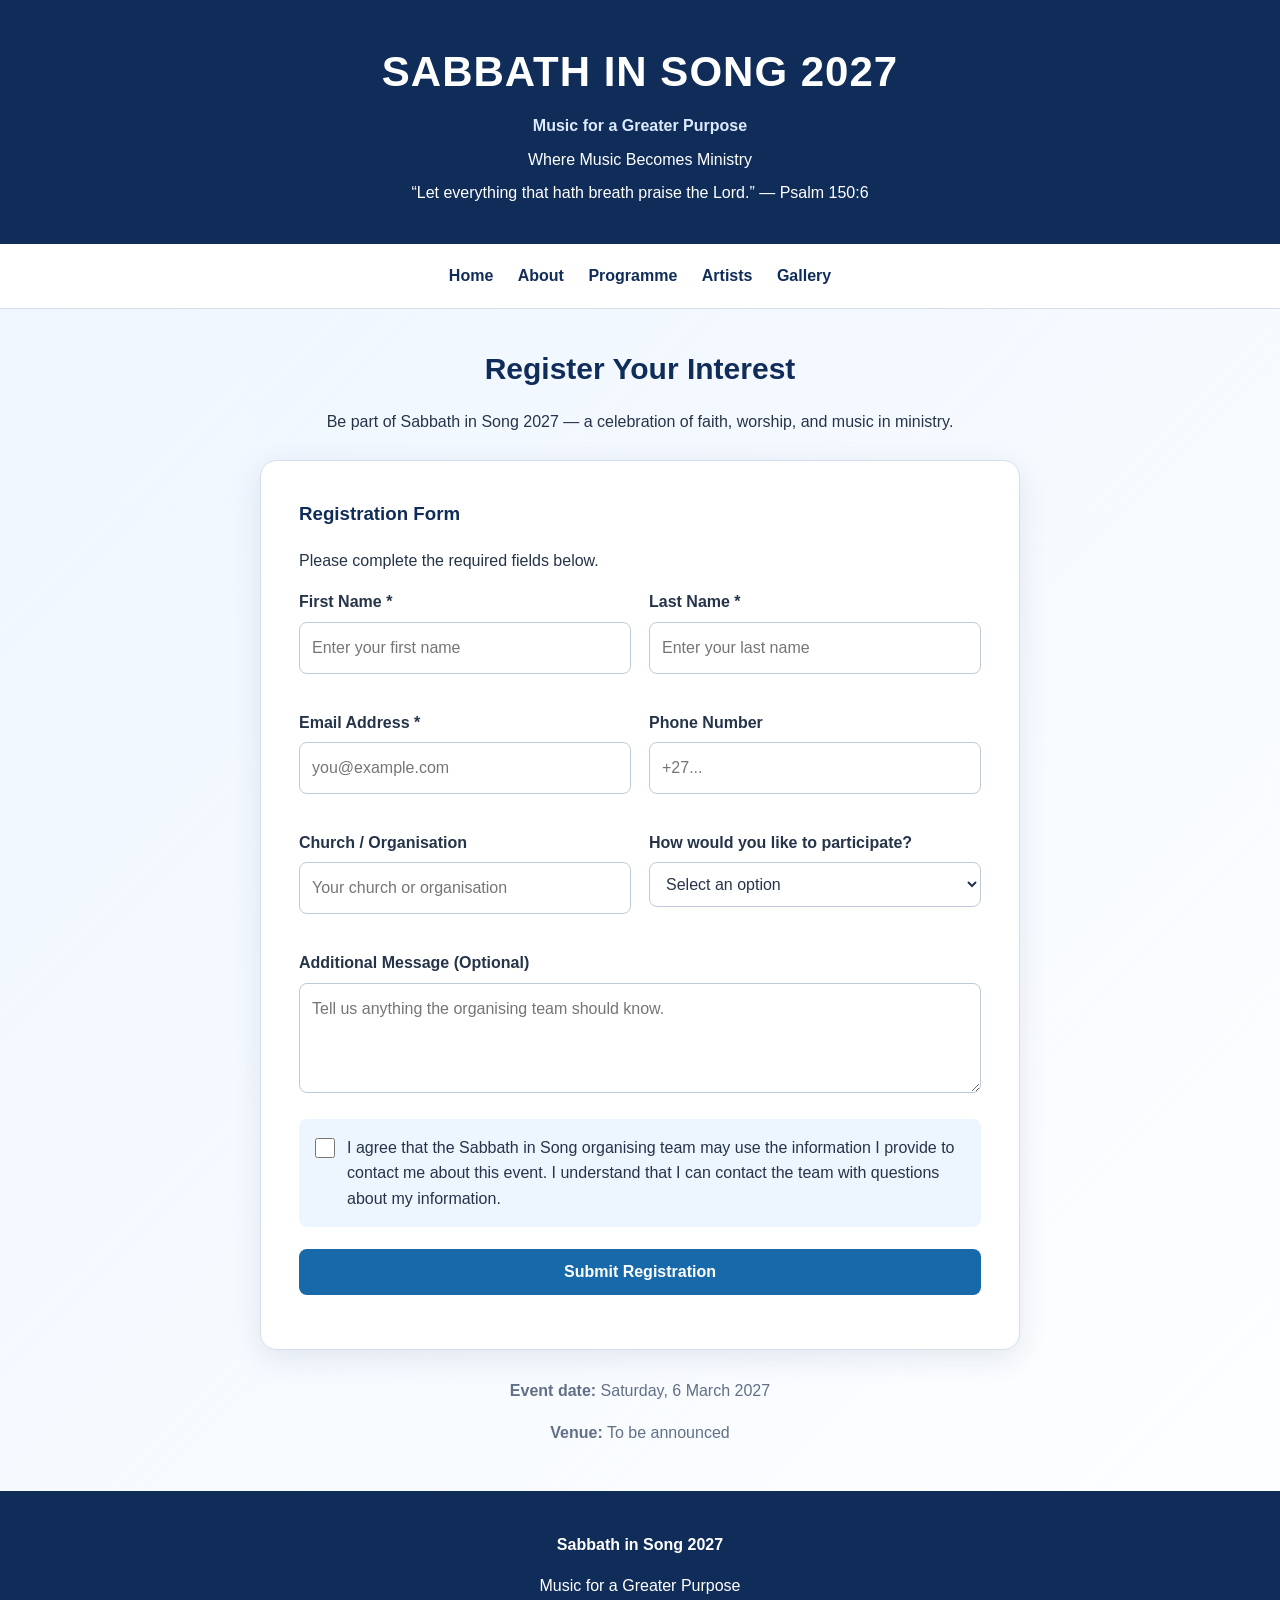
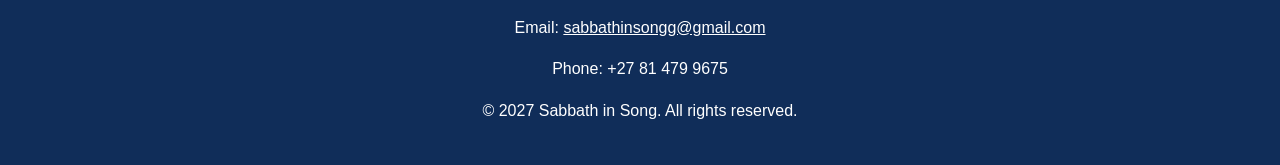
==== commit 545f7c0c: "Update register.html" ====
--- a/register.html
+++ b/register.html
@@ -1,4 +1,3 @@
-
 
 <!DOCTYPE html>
 <html lang="en">
@@ -13,7 +12,6 @@
       --navy: #102d59;
       --blue: #1769aa;
       --light-blue: #edf5ff;
-      --white: #ffffff;
       --text: #263449;
       --muted: #617086;
       --border: #d5dfeb;
@@ -33,7 +31,7 @@
 
     header {
       background: var(--navy);
-      color: var(--white);
+      color: white;
       text-align: center;
       padding: 38px 20px;
     }
@@ -54,17 +52,18 @@
     }
 
     nav {
-      background: #ffffff;
+      background: white;
       padding: 14px;
       text-align: center;
       border-bottom: 1px solid var(--border);
     }
 
     nav a {
+      display: inline-block;
       color: var(--navy);
       text-decoration: none;
       font-weight: bold;
-      margin: 0 12px;
+      margin: 5px 10px;
     }
 
     nav a:hover {
@@ -88,7 +87,7 @@
     }
 
     .form-card {
-      background: var(--white);
+      background: white;
       padding: clamp(20px, 5vw, 38px);
       border-radius: 16px;
       box-shadow: 0 8px 30px rgba(16, 45, 89, 0.10);
@@ -114,7 +113,7 @@
       grid-column: 1 / -1;
     }
 
-    label {
+    .form-group label {
       display: block;
       font-weight: bold;
       margin-bottom: 7px;
@@ -123,13 +122,14 @@
     input:not([type="checkbox"]),
     select,
     textarea {
+      display: block;
       width: 100%;
       padding: 12px;
       border: 1px solid #bdcada;
       border-radius: 8px;
       font: inherit;
       color: var(--text);
-      background: #ffffff;
+      background: white;
     }
 
     input:focus,
@@ -154,16 +154,20 @@
       margin: 8px 0 22px;
     }
 
-    .consent-row input[type="checkbox"] {
-      flex: 0 0 auto;
+    #consent {
+      display: block;
+      flex: 0 0 20px;
       width: 20px;
       height: 20px;
       margin: 3px 0 0;
       cursor: pointer;
       accent-color: var(--blue);
+      position: relative;
+      z-index: 1;
     }
 
     .consent-row label {
+      flex: 1;
       margin: 0;
       font-weight: normal;
       cursor: pointer;
@@ -175,7 +179,7 @@
       border: none;
       border-radius: 8px;
       background: var(--blue);
-      color: #ffffff;
+      color: white;
       font-size: 16px;
       font-weight: bold;
       cursor: pointer;
@@ -205,13 +209,13 @@
     footer {
       text-align: center;
       background: var(--navy);
-      color: #ffffff;
+      color: white;
       padding: 25px 15px;
       margin-top: 45px;
     }
 
     footer a {
-      color: #ffffff;
+      color: white;
     }
 
     @media (max-width: 600px) {
@@ -222,11 +226,6 @@
 
       .full-width {
         grid-column: auto;
-      }
-
-      nav a {
-        display: inline-block;
-        margin: 5px 8px;
       }
     }
   </style>
@@ -263,6 +262,7 @@
 
       <form id="registration-form">
         <div class="form-grid">
+
           <div class="form-group">
             <label for="first-name">First Name *</label>
             <input
@@ -271,8 +271,7 @@
               name="first_name"
               autocomplete="given-name"
               required
-              placeholder="Enter your first name"
-            >
+              placeholder="Enter your first name">
           </div>
 
           <div class="form-group">
@@ -283,8 +282,7 @@
               name="last_name"
               autocomplete="family-name"
               required
-              placeholder="Enter your last name"
-            >
+              placeholder="Enter your last name">
           </div>
 
           <div class="form-group">
@@ -295,8 +293,7 @@
               name="email"
               autocomplete="email"
               required
-              placeholder="you@example.com"
-            >
+              placeholder="you@example.com">
           </div>
 
           <div class="form-group">
@@ -306,8 +303,7 @@
               id="phone"
               name="phone"
               autocomplete="tel"
-              placeholder="+27..."
-            >
+              placeholder="+27...">
           </div>
 
           <div class="form-group">
@@ -316,8 +312,7 @@
               type="text"
               id="church"
               name="church"
-              placeholder="Your church or organisation"
-            >
+              placeholder="Your church or organisation">
           </div>
 
           <div class="form-group">
@@ -339,19 +334,20 @@
             <textarea
               id="message"
               name="message"
-              placeholder="Tell us anything the organising team should know."
-            ></textarea>
-          </div>
+              placeholder="Tell us anything the organising team should know."></textarea>
+          </div>
+
         </div>
 
+        <!-- The one and only consent checkbox -->
         <div class="consent-row">
           <input
             type="checkbox"
             id="consent"
             name="consent"
             value="Yes"
-            required
-          >
+            required>
+
           <label for="consent">
             I agree that the Sabbath in Song organising team may use
             the information I provide to contact me about this event.
@@ -389,21 +385,45 @@
     const scriptURL =
       "https://script.google.com/macros/s/AKfycby8yRnFw92OPah4VQWz3UFH7ihOvzTkDnCkwafOuoJPmNaNWsaR0oVTCe97pRyi3vNz/exec";
 
-    const form = document.getElementById("registration-form");
-    const statusMessage = document.getElementById("form-status");
-    const submitButton = document.getElementById("submit-button");
-
-    form.addEventListener("submit", async function (event) {
+    const registrationForm =
+      document.getElementById("registration-form");
+
+    const consentCheckbox =
+      document.getElementById("consent");
+
+    const statusMessage =
+      document.getElementById("form-status");
+
+    const submitButton =
+      document.getElementById("submit-button");
+
+    // Clear the warning as soon as the checkbox is ticked.
+    consentCheckbox.addEventListener("change", function () {
+      if (consentCheckbox.checked) {
+        statusMessage.textContent = "";
+      }
+    });
+
+    // Register only one submission handler.
+    registrationForm.addEventListener("submit", async function (event) {
       event.preventDefault();
 
       const firstName =
-        form.querySelector('[name="first_name"]').value.trim();
+        document.getElementById("first-name").value.trim();
+
       const lastName =
-        form.querySelector('[name="last_name"]').value.trim();
+        document.getElementById("last-name").value.trim();
+
       const email =
-        form.querySelector('[name="email"]').value.trim();
-      const consentBox =
-        form.querySelector('[name="consent"]');
+        document.getElementById("email").value.trim();
+
+      // Read the actual checkbox by its unique ID.
+      if (!consentCheckbox.checked) {
+        statusMessage.textContent =
+          "Please tick the consent checkbox before submitting.";
+        consentCheckbox.focus();
+        return;
+      }
 
       if (!firstName || !lastName || !email) {
         statusMessage.textContent =
@@ -411,12 +431,6 @@
         return;
       }
 
-      if (!consentBox || !consentBox.checked) {
-        statusMessage.textContent =
-          "Please tick the consent checkbox before submitting.";
-        return;
-      }
-
       submitButton.disabled = true;
       submitButton.textContent = "Submitting...";
       statusMessage.textContent = "";
@@ -424,7 +438,7 @@
       try {
         const params = new URLSearchParams();
 
-        new FormData(form).forEach(function (value, key) {
+        new FormData(registrationForm).forEach(function (value, key) {
           params.append(key, value);
         });
 
@@ -440,9 +454,10 @@
         });
 
         statusMessage.textContent =
-          "Your request has been sent. Please check with the event team if you need confirmation.";
-
-        form.reset();
+          "Your request has been sent. Please check the registration spreadsheet or contact the event team for confirmation.";
+
+        registrationForm.reset();
+
       } catch (error) {
         console.error("Registration error:", error);
 
